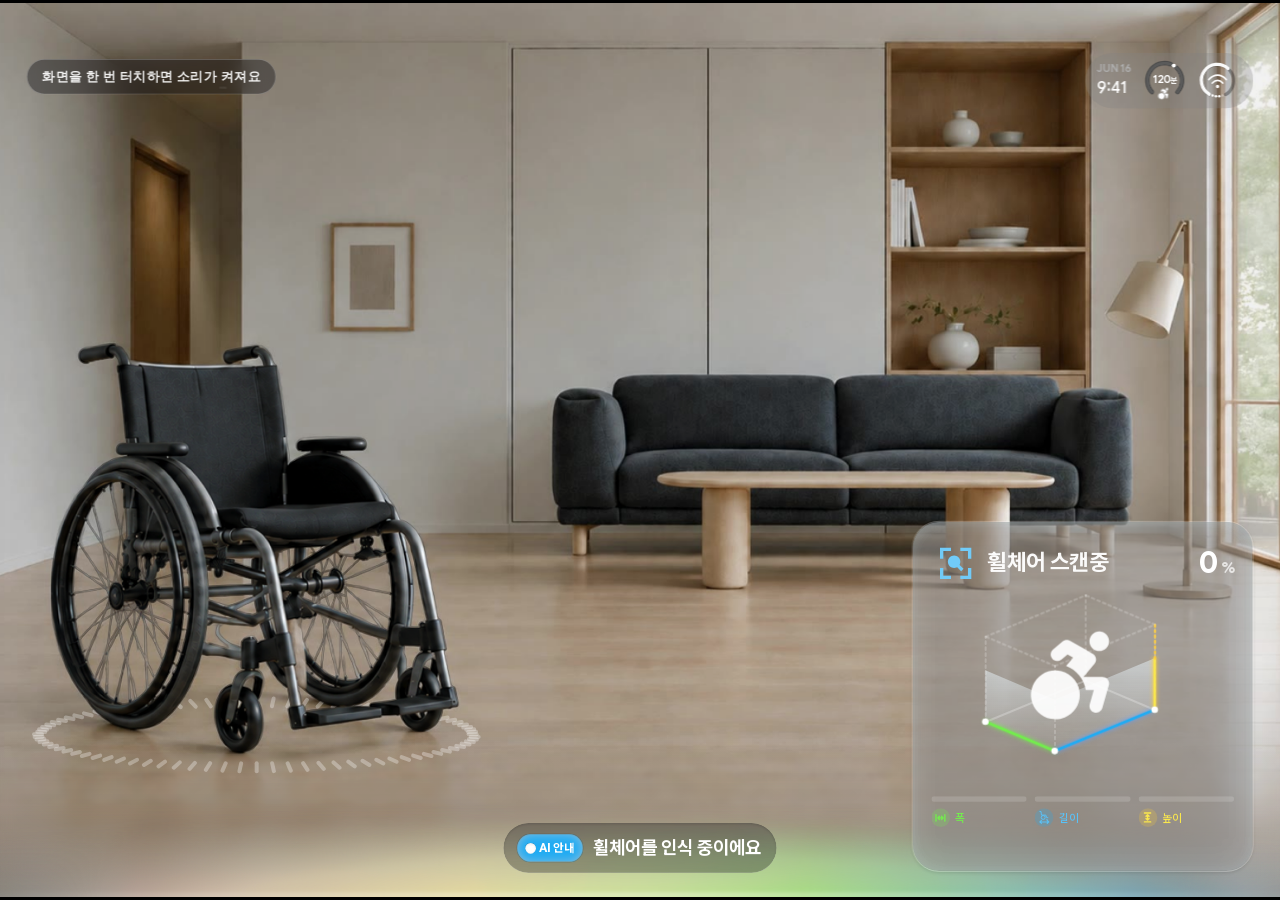
==== index.html @ c31c856d "v51: 통과 불가 표시 문 추적 다시 계산, 자전거·경사로 장면 렉 줄이기, 아이패드·안경 두 창 동기화(?glasses, 소리는 아이패드만) Co-Authored-By: Cla" ====
<!doctype html>
<html lang="ko"><head>
<meta charset="utf-8">
<meta name="viewport" content="width=device-width,initial-scale=1,viewport-fit=cover,user-scalable=no">
<meta name="apple-mobile-web-app-capable" content="yes">
<meta name="mobile-web-app-capable" content="yes">
<meta name="apple-mobile-web-app-status-bar-style" content="black-translucent">
<meta name="apple-mobile-web-app-title" content="올웨이즈">
<title>올웨이즈 전시 프로토타입</title>
<link rel="stylesheet" href="app.css?v=olw-b0297704ba">
<style>
:root{--stage-bg:#000;color-scheme:dark}
html,body{margin:0;padding:0;background:var(--stage-bg);height:100%;overflow:hidden;-webkit-user-select:none;user-select:none;-webkit-touch-callout:none}
#stage{left:0;top:0}
@media (prefers-reduced-motion: reduce){.screen-layer *{animation-duration:.01ms!important}}
</style>
</head><body>
<div id="stage">
  <div id="bg" class="bg-layer"></div>
  <div id="ui" class="screen-layer"></div>
  <div id="progress"></div>
</div>
<div id="boot" style="display:none;position:fixed;inset:0;z-index:99;background:#0c0c0e;align-items:center;justify-content:center;flex-direction:column;gap:18px;font-family:-apple-system,system-ui,sans-serif;color:#fff"><div style="font-size:28px;font-weight:600;letter-spacing:.02em">올웨이즈</div><div style="width:min(420px,70vw);height:6px;border-radius:3px;background:rgba(255,255,255,.14);overflow:hidden"><div id="bootbar" style="height:100%;width:0;background:#7cc4ff;transition:width .3s"></div></div><div id="boottx" style="font-size:15px;opacity:.75">전시 준비 중…</div></div><script src="boot.js?v=olw-b0297704ba"></script>
</body></html>
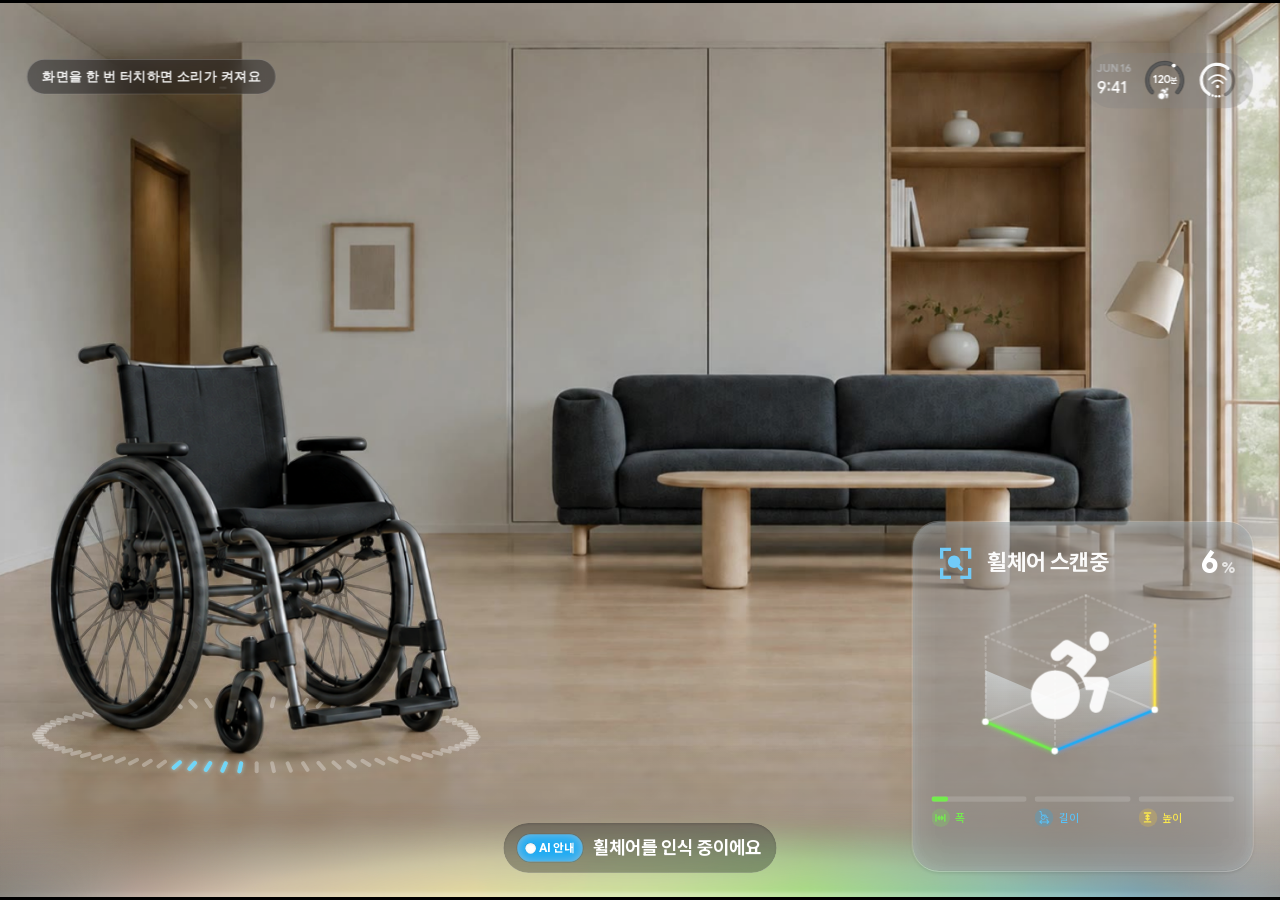
==== commit 0d72d8a8: "v51: 화면을 누르면 전체 화면(주소창 숨김) Co-Authored-By: Claude Opus 5.5 <noreply@anthropic.com>" ====
--- a/index.html
+++ b/index.html
@@ -7,7 +7,7 @@
 <meta name="apple-mobile-web-app-status-bar-style" content="black-translucent">
 <meta name="apple-mobile-web-app-title" content="올웨이즈">
 <title>올웨이즈 전시 프로토타입</title>
-<link rel="stylesheet" href="app.css?v=olw-b0297704ba">
+<link rel="stylesheet" href="app.css?v=olw-bf546ef8f4">
 <style>
 :root{--stage-bg:#000;color-scheme:dark}
 html,body{margin:0;padding:0;background:var(--stage-bg);height:100%;overflow:hidden;-webkit-user-select:none;user-select:none;-webkit-touch-callout:none}
@@ -20,5 +20,5 @@
   <div id="ui" class="screen-layer"></div>
   <div id="progress"></div>
 </div>
-<div id="boot" style="display:none;position:fixed;inset:0;z-index:99;background:#0c0c0e;align-items:center;justify-content:center;flex-direction:column;gap:18px;font-family:-apple-system,system-ui,sans-serif;color:#fff"><div style="font-size:28px;font-weight:600;letter-spacing:.02em">올웨이즈</div><div style="width:min(420px,70vw);height:6px;border-radius:3px;background:rgba(255,255,255,.14);overflow:hidden"><div id="bootbar" style="height:100%;width:0;background:#7cc4ff;transition:width .3s"></div></div><div id="boottx" style="font-size:15px;opacity:.75">전시 준비 중…</div></div><script src="boot.js?v=olw-b0297704ba"></script>
+<div id="boot" style="display:none;position:fixed;inset:0;z-index:99;background:#0c0c0e;align-items:center;justify-content:center;flex-direction:column;gap:18px;font-family:-apple-system,system-ui,sans-serif;color:#fff"><div style="font-size:28px;font-weight:600;letter-spacing:.02em">올웨이즈</div><div style="width:min(420px,70vw);height:6px;border-radius:3px;background:rgba(255,255,255,.14);overflow:hidden"><div id="bootbar" style="height:100%;width:0;background:#7cc4ff;transition:width .3s"></div></div><div id="boottx" style="font-size:15px;opacity:.75">전시 준비 중…</div></div><script>/* 주소창 숨기기 — 화면을 누르면 전체 화면으로 (아이패드 사파리). 안경 창은 트랙패드로 한 번 누르면 된다 */(function(){function fs(){var d=document,el=d.documentElement;if(d.fullscreenElement||d.webkitFullscreenElement)return;var r=el.requestFullscreen||el.webkitRequestFullscreen;if(!r)return;try{var p=r.call(el);p&&p.catch&&p.catch(function(){})}catch(e){}}addEventListener('pointerup',fs,true);addEventListener('touchend',fs,true);addEventListener('keydown',function(e){if(e.key==='f'||e.key==='F')fs()})})();</script><script src="boot.js?v=olw-bf546ef8f4"></script>
 </body></html>
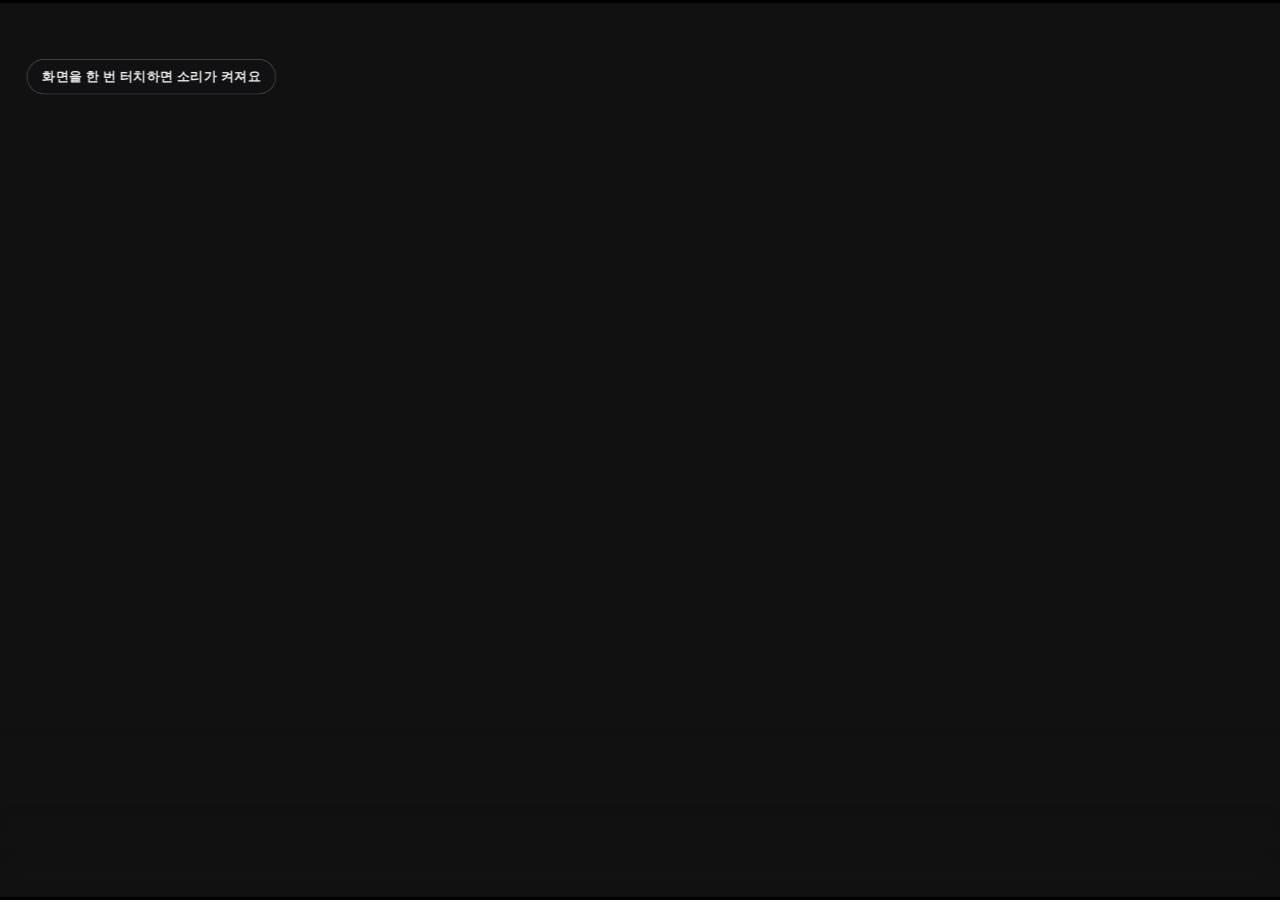
==== commit e4905518: "v52: 마커를 화면에 뜬 영상 프레임에 맞춤, 영상 준비 후 장면·음성 시작(암전 방지), 다음 장면 영상 미리 준비, 매 프레임 레이아웃 계산 줄이기, 오프라인 보강(시작 스크" ====
--- a/index.html
+++ b/index.html
@@ -7,7 +7,7 @@
 <meta name="apple-mobile-web-app-status-bar-style" content="black-translucent">
 <meta name="apple-mobile-web-app-title" content="올웨이즈">
 <title>올웨이즈 전시 프로토타입</title>
-<link rel="stylesheet" href="app.css?v=olw-bf546ef8f4">
+<link rel="stylesheet" href="app.css?v=olw-e28d073a22">
 <style>
 :root{--stage-bg:#000;color-scheme:dark}
 html,body{margin:0;padding:0;background:var(--stage-bg);height:100%;overflow:hidden;-webkit-user-select:none;user-select:none;-webkit-touch-callout:none}
@@ -20,5 +20,5 @@
   <div id="ui" class="screen-layer"></div>
   <div id="progress"></div>
 </div>
-<div id="boot" style="display:none;position:fixed;inset:0;z-index:99;background:#0c0c0e;align-items:center;justify-content:center;flex-direction:column;gap:18px;font-family:-apple-system,system-ui,sans-serif;color:#fff"><div style="font-size:28px;font-weight:600;letter-spacing:.02em">올웨이즈</div><div style="width:min(420px,70vw);height:6px;border-radius:3px;background:rgba(255,255,255,.14);overflow:hidden"><div id="bootbar" style="height:100%;width:0;background:#7cc4ff;transition:width .3s"></div></div><div id="boottx" style="font-size:15px;opacity:.75">전시 준비 중…</div></div><script>/* 주소창 숨기기 — 화면을 누르면 전체 화면으로 (아이패드 사파리). 안경 창은 트랙패드로 한 번 누르면 된다 */(function(){function fs(){var d=document,el=d.documentElement;if(d.fullscreenElement||d.webkitFullscreenElement)return;var r=el.requestFullscreen||el.webkitRequestFullscreen;if(!r)return;try{var p=r.call(el);p&&p.catch&&p.catch(function(){})}catch(e){}}addEventListener('pointerup',fs,true);addEventListener('touchend',fs,true);addEventListener('keydown',function(e){if(e.key==='f'||e.key==='F')fs()})})();</script><script src="boot.js?v=olw-bf546ef8f4"></script>
+<div id="boot" style="display:none;position:fixed;inset:0;z-index:99;background:#0c0c0e;align-items:center;justify-content:center;flex-direction:column;gap:18px;font-family:-apple-system,system-ui,sans-serif;color:#fff"><div style="font-size:28px;font-weight:600;letter-spacing:.02em">올웨이즈</div><div style="width:min(420px,70vw);height:6px;border-radius:3px;background:rgba(255,255,255,.14);overflow:hidden"><div id="bootbar" style="height:100%;width:0;background:#7cc4ff;transition:width .3s"></div></div><div id="boottx" style="font-size:15px;opacity:.75">전시 준비 중…</div></div><script>/* 주소창 숨기기 — 화면을 누르면 전체 화면으로 (아이패드 사파리). 안경 창은 트랙패드로 한 번 누르면 된다 */(function(){function fs(){var d=document,el=d.documentElement;if(d.fullscreenElement||d.webkitFullscreenElement)return;var r=el.requestFullscreen||el.webkitRequestFullscreen;if(!r)return;try{var p=r.call(el);p&&p.catch&&p.catch(function(){})}catch(e){}}addEventListener('pointerup',fs,true);addEventListener('touchend',fs,true);addEventListener('keydown',function(e){if(e.key==='f'||e.key==='F')fs()})})();</script><script src="boot.js?v=olw-e28d073a22"></script>
 </body></html>
